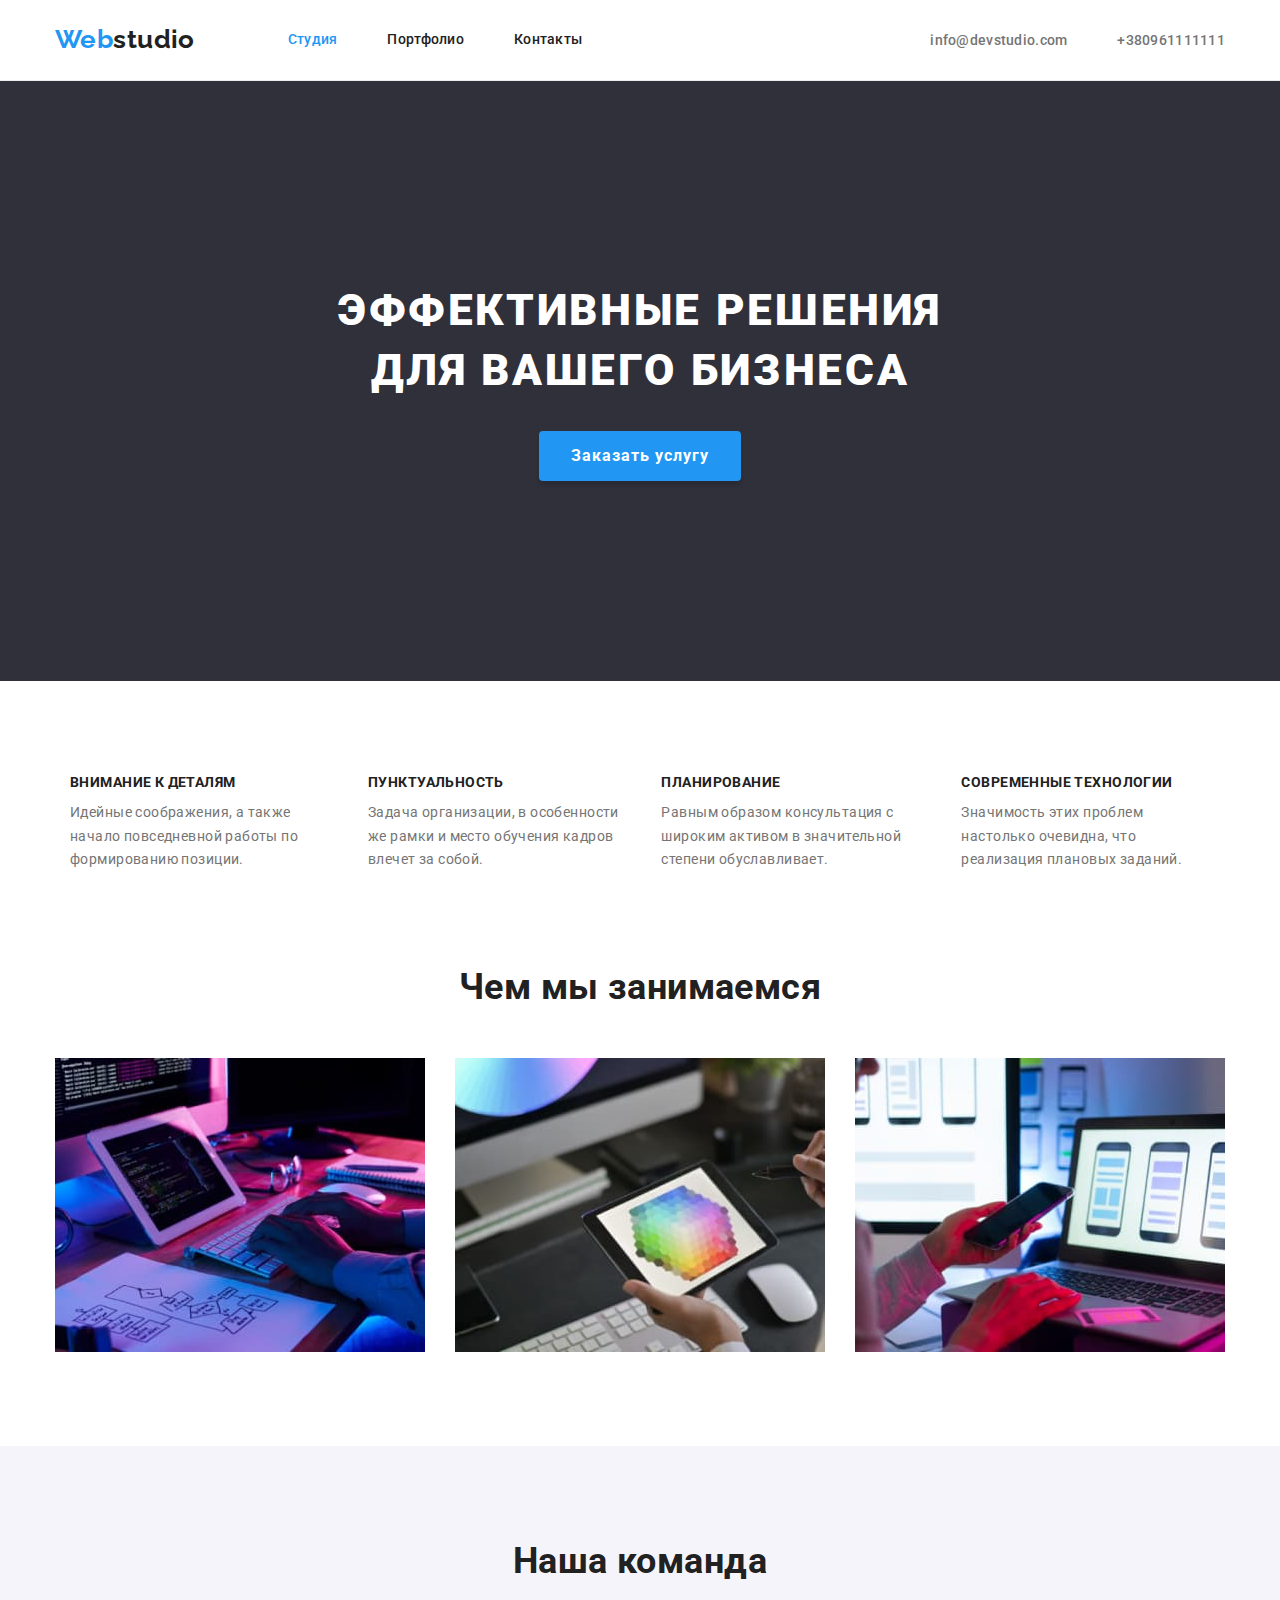
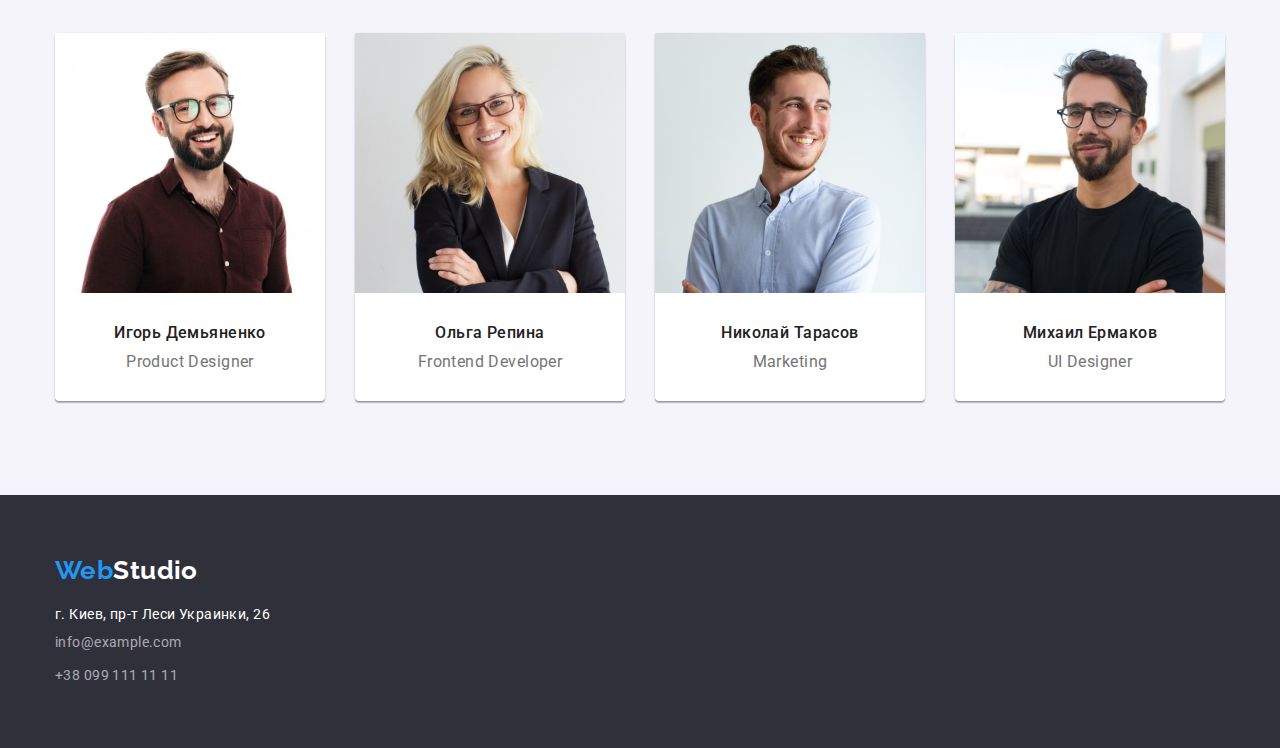
==== index.html @ 1b5a4016 "Initial commit" ====
<!DOCTYPE html>
<html lang="ru">
  <head>
    <meta charset="UTF-8" />
    <meta http-equiv="X-UA-Compatible" content="IE=edge" />
    <meta name="viewport" content="width=device-width, initial-scale=1.0" />
    <link rel="preconnect" href="https://fonts.googleapis.com" />
    <link rel="preconnect" href="https://fonts.gstatic.com" crossorigin />
    <link
      href="https://fonts.googleapis.com/css2?family=Raleway:wght@700&family=Roboto:wght@400;500;700;900&display=swap"
      rel="stylesheet"
    />
    <link
      rel="stylesheet"
      href="https://cdnjs.cloudflare.com/ajax/libs/modern-normalize/1.0.0/modern-normalize.min.css"
    />
    <link rel="stylesheet" href="css/styles.css" />
    <title>Студія</title>
  </head>
  <body>
    <!-- Header -->
    <header class="header">
      <div class="container header-container">
        <!-- header_details -->
        <nav class="header-list">
          <a href="./index.html" class="logo"
            ><span class="logo-accent">Web</span>studio</a
          >
          <ul class="list nav-list">
            <li>
              <a href="./index.html" class="site-nav current">Студия</a>
            </li>
            <li>
              <a href="./portfolio.html" class="site-nav">Портфолио</a>
            </li>
            <li>
              <a href="" class="site-nav">Контакты</a>
            </li>
          </ul>
        </nav>

        <ul class="list contact-list">
          <li>
            <a href="mailto:mailto:info@devstudio.com" class="mail"
              >info@devstudio.com</a
            >
          </li>
          <li>
            <a href="tel:+380961111111" class="telephone">+380961111111</a>
          </li>
        </ul>
      </div>
    </header>

    <!-- main content -->
    <main>
      <!-- order service & button -->
      <section class="order-window">
        <div class="container hero-content">
          <h1 class="title">ЭФФЕКТИВНЫЕ РЕШЕНИЯ ДЛЯ ВАШЕГО БИЗНЕСА</h1>
          <button type="button" class="order-button">
            <span class="order-service">Заказать услугу</span>
          </button>
        </div>
      </section>

      <!-- benefits list -->
      <section class="benefits section">
        <div class="container">
          <h2 class="hidden">Benefits list</h2>
          <ul class="list benefit-list">
            <li class="benefit-card">
              <h3 class="benefit-title">ВНИМАНИЕ К ДЕТАЛЯМ</h3>
              <p class="benefit-description">
                Идейные соображения, а также начало повседневной работы по
                формированию позиции.
              </p>
            </li>

            <li class="benefit-card">
              <h3 class="benefit-title">ПУНКТУАЛЬНОСТЬ</h3>
              <p class="benefit-description">
                Задача организации, в особенности же рамки и место обучения
                кадров влечет за собой.
              </p>
            </li>

            <li class="benefit-card">
              <h3 class="benefit-title">ПЛАНИРОВАНИЕ</h3>
              <p class="benefit-description">
                Равным образом консультация с широким активом в значительной
                степени обуславливает.
              </p>
            </li>

            <li class="benefit-card">
              <h3 class="benefit-title">СОВРЕМЕННЫЕ ТЕХНОЛОГИИ</h3>
              <p class="benefit-description">
                Значимость этих проблем настолько очевидна, что реализация
                плановых заданий.
              </p>
            </li>
          </ul>
        </div>
      </section>

      <!-- our work -->
      <section class="section our-work-block">
        <div class="container">
          <h2 class="our-work-title">Чем мы занимаемся</h2>
          <ul class="list work-list">
            <li class="work-card">
              <img
                class="work-image"
                src="images/whatwedo1.jpg"
                alt="верстка"
                width="370"
                height="294"
              />
            </li>
            <li class="work-card">
              <img
                class="work-image"
                src="images/whatwedo2.jpg"
                alt="мобільні додатки"
                width="370"
                height="294"
              />
            </li>
            <li class="work-card">
              <img
                class="work-image"
                src="images/whatwedo3.jpg"
                alt="дизайн"
                width="370"
                height="294"
              />
            </li>
          </ul>
        </div>
      </section>

      <!-- Team -->
      <section class="team section">
        <div class="container team-content">
          <h2 class="team-title">Наша команда</h2>
          <ul class="list team-list">
            <li class="team-card">
              <img
                class="team-image"
                src="images/Igor.jpg"
                alt="Игорь Демьяненко"
                width="270"
                height="260"
              />
              <h3 class="team-name">Игорь Демьяненко</h3>
              <p class="work-role">Product Designer</p>
            </li>
            <li class="team-card">
              <img
                class="team-image"
                src="images/Olga.jpg"
                alt="Ольга Репина"
                width="270"
                height="260"
              />
              <h3 class="team-name">Ольга Репина</h3>
              <p class="work-role">Frontend Developer</p>
            </li>
            <li class="team-card">
              <img
                class="team-image"
                src="images/Mykola.jpg"
                alt="Николай Тарасов"
                width="270"
                height="260"
              />
              <h3 class="team-name">Николай Тарасов</h3>
              <p class="work-role">Marketing</p>
            </li>
            <li class="team-card">
              <img
                class="team-image"
                src="images/Myha.jpg"
                alt="Михаил Ермаков"
                width="270"
                height="260"
              />
              <h3 class="team-name">Михаил Ермаков</h3>
              <p class="work-role">UI Designer</p>
            </li>
          </ul>
        </div>
      </section>

      <!-- <section class="section">
        <div class="container">
          <h2>Постоянные клиенты</h2>
          <ul>
            <li></li>
            <li></li>
            <li></li>
            <li></li>
            <li></li>
            <li></li>
          </ul>
        </div>
      </section>
    </main> -->

    <!-- Footer -->
    <footer class="footer">
      <div class="container">
        <a href="./index.html" class="logo-footer"
          ><span class="logo-accent">Web</span>Studio</a
        >
        <address>
          <ul class="list">
            <li class="footer-item">
              <a
                class="address-footer"
                href="https://bit.ly/3pXMvUd"
                target="_blank"
                rel="noopener noreferrer"
                >г. Киев, пр-т Леси Украинки, 26</a
              >
            </li>
            <li class="footer-item">
              <a class="link-footer" href="mailto:info@devstudio.com"
                >info@example.com</a
              >
            </li>
            <li class="footer-item">
              <a class="link-footer" href="tel:+380991111111"
                >+38 099 111 11 11</a
              >
            </li>
          </ul>
        </address>
      </div>
    </footer>
  </body>
</html>
---- css/styles.css ----
:root {
    --primary-text-color: #212121;
    --accent-text-color: #2196F3;
    --description-text-color: #757575;
}

body {
    font-family: 'Roboto', sans-serif;
    color: var(--primary-text-color);
    background-color: #FFFFFF;
    font-size: 14px;
    letter-spacing: 0.03em;

}

/* Колір основного тексту #212121 */

/* Колір підписів #757575 */

/* Колір акценту #2196F3 */

/* Колір адреси #FFFFFF */


/* прибрані крапки в списках */
.list {
    list-style: none;
    margin: 0;
    padding: 0;
}

/* приховані заголовки */
.hidden{
    display: none;
}

/* .visually-hidden {
    position: absolute;
    width: 1px;
    height: 1px;
    margin: -1px;
    padding: 0;
    overflow: hidden;
    border: 0;
    clip: rect(0 0 0 0);
} */


/* прибрані відсупи тексту та заголовків */
h1,
h2,
h3,
h4,
h5,
h6,
p{
    margin: 0;
}

.container {
    width: 1200px;
    margin-left: auto;
    margin-right: auto;
    padding-left: 15px;
    padding-right: 15px;
    /* outline: 2px solid tomato; */
}

.section{
        padding-top: 94px;
        padding-bottom: 94px;
}

/* header */
.header{
    border-bottom: 1px solid #ECECEC;
}

.header-container{
    display: flex;
    align-items: center;
}

.header-list{
    display: flex;
}

.logo {
    color: var(--primary-text-color);
    text-decoration: none;
    font-family: 'Raleway', sans-serif;
    font-weight: 700;
    font-size: 26px;
    line-height: 1.19;
    display: block;
    padding: 24px 0;
}

.logo-accent {
    color: var(--accent-text-color);
}

.nav-list{
    display: flex;
    margin-left: 93px;
}

.nav-list li + li{
    margin-left: 50px;
}

.site-nav{
    display: block;
    color: var(--primary-text-color);
    font-weight: 500;
    line-height: 1.14;
    letter-spacing: 0.02em;
    text-decoration: none;
    padding-top: 32px;
    padding-bottom: 32px;
}

/* підсвітка поточної сторінки */
.list .site-nav.current {
    color: var(--accent-text-color);
}

.site-nav:hover,
.site-nav:focus{
    color: var(--accent-text-color);
}

.contact-list{
    display: flex;
    margin-left: auto;
}

.contact-list li + li{
    margin-left: 50px;
}

.mail,
.telephone {
    color: var(--description-text-color);
    font-weight: 500;
    line-height: 1.14;
    letter-spacing: 0.02em;
    text-decoration: none;
}

.mail:hover,
.mail:focus,
.telephone:hover,
.telephone:focus,
.link-footer:hover,
.link-footer:focus{
    color:var(--accent-text-color);
}

/* order section */

.order-window{
    background-color: #2F303A;
}

.hero-content{
    padding-top: 200px;
    padding-bottom: 200px;
    text-align: center;
}

.order-button{
        background: var(--accent-text-color);
        box-shadow: 0px 4px 4px rgba(0, 0, 0, 0.15);
        border-radius: 4px;
        font-family: inherit;

        display: inline-block;
        min-width: 200px;
        height: 50px;
        padding: 10px 32px;
        text-align: center;
        border: 2px transparent;
}
.order-service{
        font-weight: 700;
        font-size: 16px;
        line-height: 1.87;
        display: flex;
        align-items: center;
        text-align: center;
        letter-spacing: 0.06em;
        color: #FFFFFF;
        cursor: pointer;
}

.title{
        margin: 0 auto;
        margin-bottom: 30px;
        max-width: 696px;
        font-weight: 900;
        font-size: 44px;
        line-height: 1.36;
        text-align: center;
        letter-spacing: 0.06em;
        text-transform: uppercase;
        color: #FFFFFF;
}

/* benefits list */

.benefits-container{
    margin: 0 auto;
}

.benefit-list{
    display: flex;
}

.benefit-card{
    max-width: 270px;
    margin: 0 15px;
}

.benefit-title{
    font-size: 14px;
    font-weight: 700;
    line-height: 1.14;
    text-transform: uppercase;
    margin-bottom: 10px;
}

.benefit-description{
        line-height: 1.71;
        color: var(--description-text-color);
        margin-top: 0;
        margin-bottom: 0px;
}


/* Our work */
.our-work-block{
    padding-top: 0;
}

.our-work-title{
        font-weight: 700;
        font-size: 36px;
        line-height: 1.17;
        text-align: center;
        margin-top: 0;
        margin-bottom: 50px;
}
.work-list{
        display: flex;
        margin-left: -15px;
        margin-right: -15px;
}

.work-card{
    margin: 0 15px;
}

.work-image{
    display: block;
    max-width: 100%;
    height: auto;
}

/* Our team */
.team {
    background-color: #F5F4FA;
}


.team-title{
        font-weight: 700;
        font-size: 36px;
        line-height: 1.17;
        text-align: center;
        margin-top: 0;
        margin-bottom: 50px;
}

.team-list{
        display: flex;
        margin-left: -15px;
        margin-right: -15px;
}

.team-card{
    background-color: #FFFFFF;
    max-width: 270px;
    margin: 0 15px;
    box-shadow: 0px 2px 1px rgb(0 0 0 / 20%),
        0px 1px 1px rgb(0 0 0 / 14%),
        0px 1px 3px rgb(0 0 0 / 12%);
    border-radius: 4px;
}

.team-image{
    display: block;
    max-width: 100%;
    height: auto;
}

.team-name{
    font-weight: 500;
    font-size: 16px;
    line-height: 1.19;
    text-align: center;
    margin-top: 30px;
    margin-bottom: 10px;
}

.work-role{
        font-style: normal;
        font-size: 16px;
        line-height: 1.19;
        text-align: center;
        color: var(--description-text-color);
        margin-bottom: 30px;
        
    }

/* portfolio main */

/* buttons */

.buttons-list{
    display: flex;
    justify-content: center;
    margin-bottom: 50px;
}

.product-button{
        background: #F5F4FA;
        border-radius: 4px;
        font-weight: 500;
        font-size: 16px;
        line-height: 1.63;
        text-align: center;
        border: none;
        cursor: pointer;
        font-family: inherit;
        width: auto;
        height: auto;
        padding: 6px 22px;
}

.buttons-list > .product-item + .product-item{
    margin-left: 8px;
}

.product-button:hover,
.product-button:focus {
        font-weight: 500;
        font-size: 16px;
        line-height: 1.63;
        text-align: center;
        color: #FFFFFF;
        background: var(--accent-text-color);
        box-shadow: 0px 3px 1px rgba(0, 0, 0, 0.1), 0px 1px 2px rgba(0, 0, 0, 0.08), 0px 2px 2px rgba(0, 0, 0, 0.12);
        border-radius: 4px;
}

/* projects */

.projects-list{
    display: flex;
    flex-wrap: wrap;
    /* margin-left: -15px;
    margin-right: -15px; */
    /* gap: 30px;
    margin: auto; */
    
}

.project-card{
    flex-basis: calc((100% - 60px) / 3);
    max-width: 370px;
    margin-right: 30px;
    margin-bottom: 30px;
}

.project-card:nth-child(3n){
    margin-right: 0;
}

/* .project-card:nth-child(-n + 3) {
    margin-top: 0;
} */

/* .project-card:nth-child(3n + 3){
    margin-right: 0;
} */

.project-card:nth-last-child(-n + 3) {
    margin-bottom: 0;
}

.project-link{
    text-decoration: none;
    color: var(--primary-text-color);

}

.project-image{
    display: block;
}

.project-text{
    padding: 20px 24px;
    border-left: 1px solid #EEEEEE;
    border-right: 1px solid #EEEEEE;
    border-bottom: 1px solid #EEEEEE;;
}

.project-title{
        font-weight: 700;
        font-size: 18px;
        line-height: 2;
        letter-spacing: 0.06em;
        margin-bottom: 4px;
}

.project-description{
        font-size: 16px;
        line-height: 1.88;
        color: var(--description-text-color);
}

/* footer */
.footer{
    background-color: #2F303A;
    padding: 60px 0;
}



.logo-footer{
        color: #ffffff;
        text-decoration: none;
        font-family: 'Raleway', sans-serif;
        font-weight: 700;
        font-size: 26px;
        line-height: 1.19;
        display: block;
        margin-bottom: 20px;
}
.address-footer{
        line-height: 1.19;
        color: #FFFFFF;
        font-style: normal;
        text-decoration: none;

}
.link-footer{
        line-height: 1.71;
        color: rgba(255, 255, 255, 0.6);
        font-style: normal;
        text-decoration: none;

    
}

.footer-item:not(:last-child){
        margin-bottom: 9px;
}
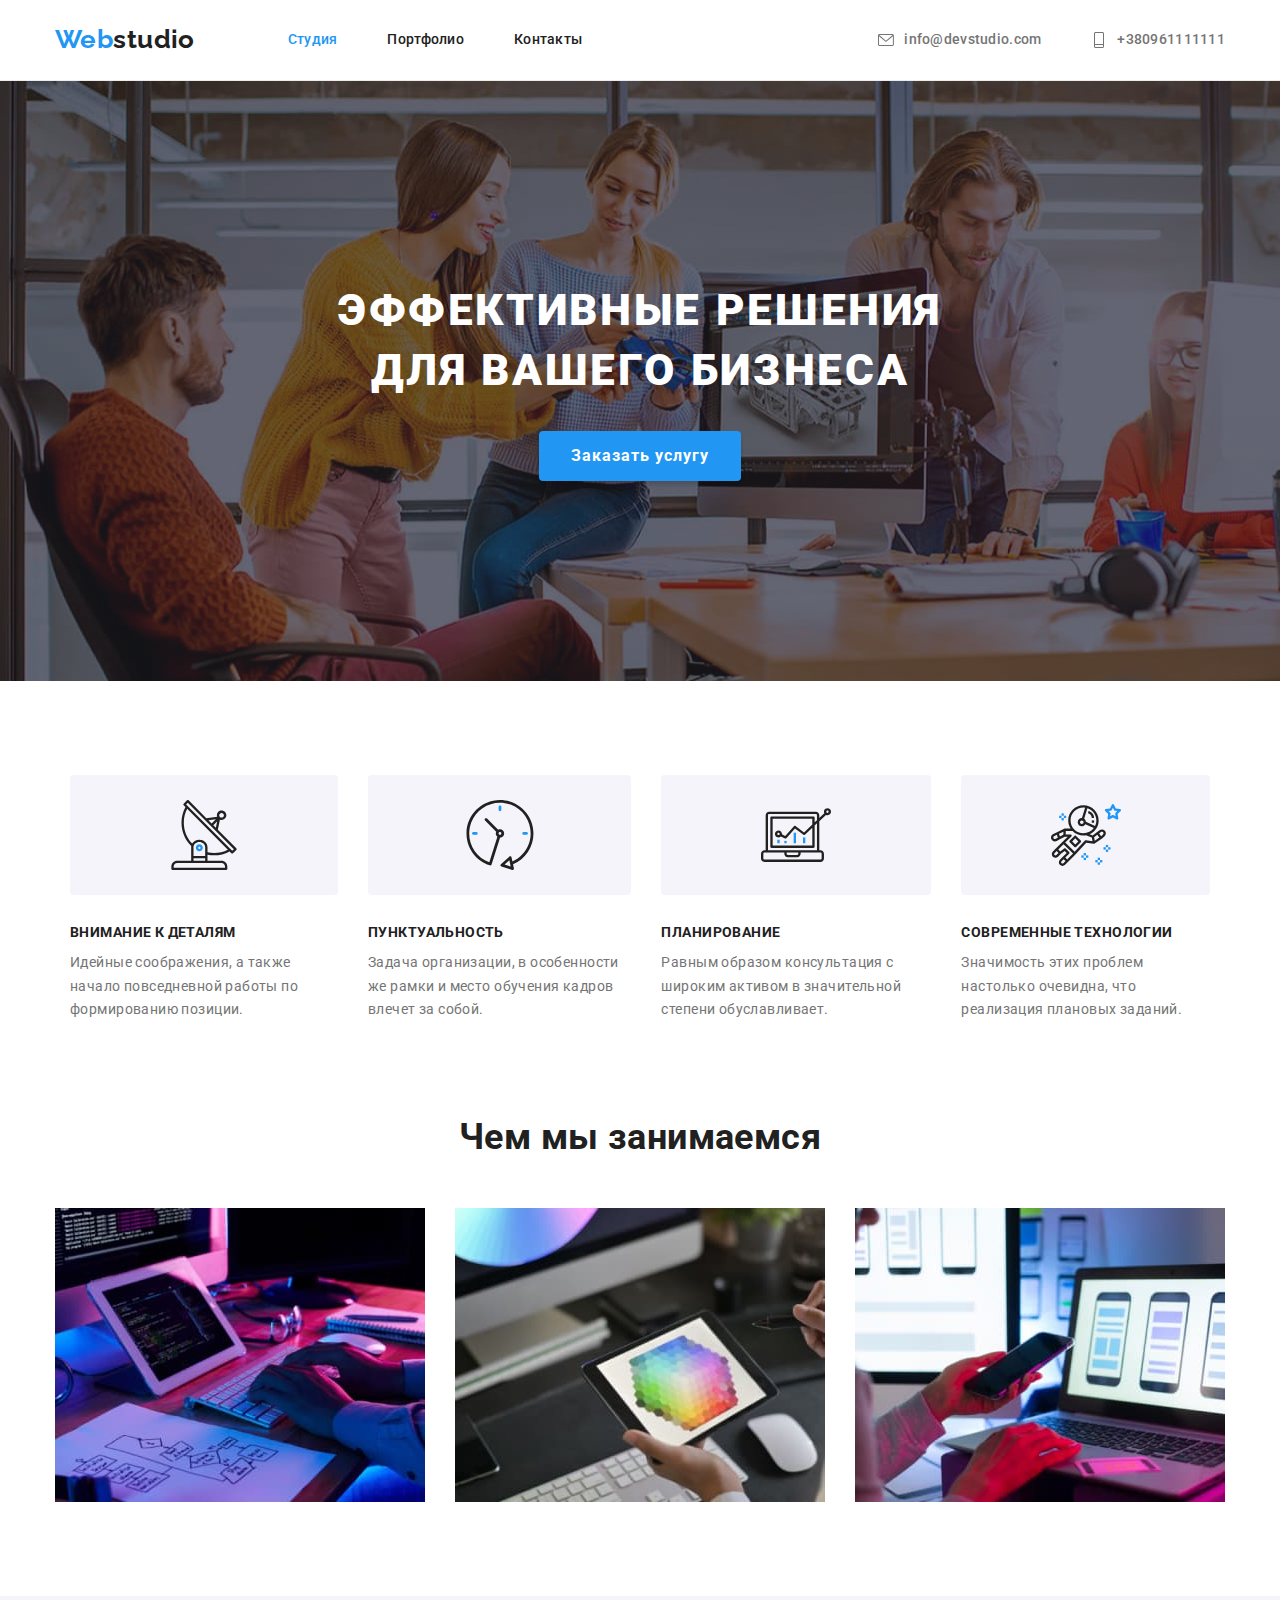
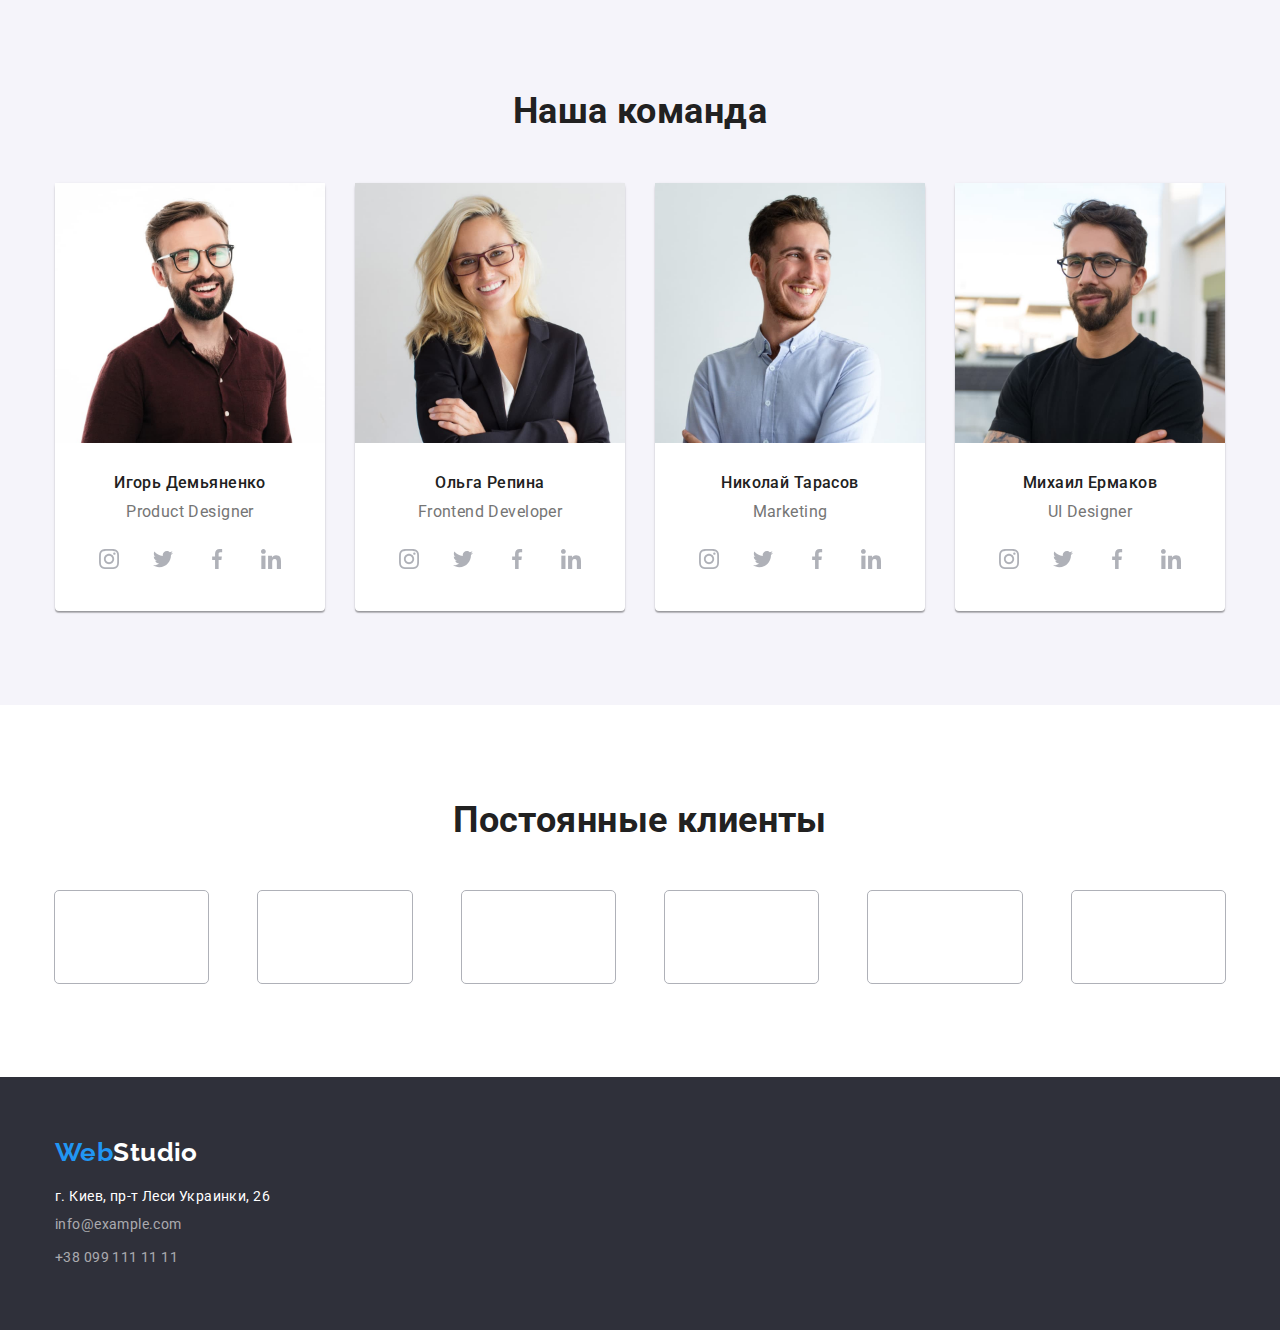
==== commit 02482307: "svg sprite, header, footer, hero done" ====
--- a/index.html
+++ b/index.html
@@ -41,12 +41,20 @@
 
         <ul class="list contact-list">
           <li>
-            <a href="mailto:mailto:info@devstudio.com" class="mail"
-              >info@devstudio.com</a
+            <a class="mail" href="mailto:mailto:info@devstudio.com">
+              <svg class="contact-icon" height="16" width="16">
+                <use href="images/symbol-defs.svg#mail"></use>
+              </svg>
+              <span>info@devstudio.com</span></a
             >
           </li>
           <li>
-            <a href="tel:+380961111111" class="telephone">+380961111111</a>
+            <a class="telephone" href="tel:+380961111111">
+              <svg class="contact-icon" height="16" width="16">
+                <use href="images/symbol-defs.svg#telephone"></use>
+              </svg>
+              <span>+380961111111</span></a
+            >
           </li>
         </ul>
       </div>
@@ -67,38 +75,46 @@
       <!-- benefits list -->
       <section class="benefits section">
         <div class="container">
-          <h2 class="hidden">Benefits list</h2>
+          <h2 class="visually-hidden">Benefits list</h2>
           <ul class="list benefit-list">
-            <li class="benefit-card">
-              <h3 class="benefit-title">ВНИМАНИЕ К ДЕТАЛЯМ</h3>
-              <p class="benefit-description">
-                Идейные соображения, а также начало повседневной работы по
-                формированию позиции.
-              </p>
-            </li>
-
-            <li class="benefit-card">
-              <h3 class="benefit-title">ПУНКТУАЛЬНОСТЬ</h3>
-              <p class="benefit-description">
-                Задача организации, в особенности же рамки и место обучения
-                кадров влечет за собой.
-              </p>
-            </li>
-
-            <li class="benefit-card">
-              <h3 class="benefit-title">ПЛАНИРОВАНИЕ</h3>
-              <p class="benefit-description">
-                Равным образом консультация с широким активом в значительной
-                степени обуславливает.
-              </p>
-            </li>
-
-            <li class="benefit-card">
-              <h3 class="benefit-title">СОВРЕМЕННЫЕ ТЕХНОЛОГИИ</h3>
-              <p class="benefit-description">
-                Значимость этих проблем настолько очевидна, что реализация
-                плановых заданий.
-              </p>
+            <li class="benefit-card benefit-card-icon benefit-antenna">
+              <div class="benefit-container">
+                <h3 class="benefit-title">ВНИМАНИЕ К ДЕТАЛЯМ</h3>
+                <p class="benefit-description">
+                  Идейные соображения, а также начало повседневной работы по
+                  формированию позиции.
+                </p>
+              </div>
+            </li>
+
+            <li class="benefit-card benefit-card-icon benefit-clock">
+              <div class="benefit-container">
+                <h3 class="benefit-title">ПУНКТУАЛЬНОСТЬ</h3>
+                <p class="benefit-description">
+                  Задача организации, в особенности же рамки и место обучения
+                  кадров влечет за собой.
+                </p>
+              </div>
+            </li>
+
+            <li class="benefit-card benefit-card-icon benefit-diagram">
+              <div class="benefit-container">
+                <h3 class="benefit-title">ПЛАНИРОВАНИЕ</h3>
+                <p class="benefit-description">
+                  Равным образом консультация с широким активом в значительной
+                  степени обуславливает.
+                </p>
+              </div>
+            </li>
+
+            <li class="benefit-card benefit-card-icon benefit-astronaut">
+              <div class="benefit-container">
+                <h3 class="benefit-title">СОВРЕМЕННЫЕ ТЕХНОЛОГИИ</h3>
+                <p class="benefit-description">
+                  Значимость этих проблем настолько очевидна, что реализация
+                  плановых заданий.
+                </p>
+              </div>
             </li>
           </ul>
         </div>
@@ -155,6 +171,32 @@
               />
               <h3 class="team-name">Игорь Демьяненко</h3>
               <p class="work-role">Product Designer</p>
+              <ul class="list social">
+                <li class="social-item">
+                  <a class="social-link" href=""
+                    ><svg class="team-icon">
+                      <use href="images/symbol-defs.svg#instagram"></use></svg
+                  ></a>
+                </li>
+                <li class="social-item">
+                  <a class="social-link" href=""
+                    ><svg class="team-icon">
+                      <use href="images/symbol-defs.svg#twitter"></use></svg
+                  ></a>
+                </li>
+                <li class="social-item">
+                  <a class="social-link" href=""
+                    ><svg class="team-icon">
+                      <use href="images/symbol-defs.svg#facebook"></use></svg
+                  ></a>
+                </li>
+                <li class="social-item">
+                  <a class="social-link" href=""
+                    ><svg class="team-icon">
+                      <use href="images/symbol-defs.svg#linkedin-1"></use></svg
+                  ></a>
+                </li>
+              </ul>
             </li>
             <li class="team-card">
               <img
@@ -166,6 +208,32 @@
               />
               <h3 class="team-name">Ольга Репина</h3>
               <p class="work-role">Frontend Developer</p>
+              <ul class="list social">
+                <li class="social-item">
+                  <a class="social-link" href=""
+                    ><svg class="team-icon">
+                      <use href="images/symbol-defs.svg#instagram"></use></svg
+                  ></a>
+                </li>
+                <li class="social-item">
+                  <a class="social-link" href=""
+                    ><svg class="team-icon">
+                      <use href="images/symbol-defs.svg#twitter"></use></svg
+                  ></a>
+                </li>
+                <li class="social-item">
+                  <a class="social-link" href=""
+                    ><svg class="team-icon">
+                      <use href="images/symbol-defs.svg#facebook"></use></svg
+                  ></a>
+                </li>
+                <li class="social-item">
+                  <a class="social-link" href=""
+                    ><svg class="team-icon">
+                      <use href="images/symbol-defs.svg#linkedin-1"></use></svg
+                  ></a>
+                </li>
+              </ul>
             </li>
             <li class="team-card">
               <img
@@ -177,6 +245,32 @@
               />
               <h3 class="team-name">Николай Тарасов</h3>
               <p class="work-role">Marketing</p>
+              <ul class="list social">
+                <li class="social-item">
+                  <a class="social-link" href=""
+                    ><svg class="team-icon">
+                      <use href="images/symbol-defs.svg#instagram"></use></svg
+                  ></a>
+                </li>
+                <li class="social-item">
+                  <a class="social-link" href=""
+                    ><svg class="team-icon">
+                      <use href="images/symbol-defs.svg#twitter"></use></svg
+                  ></a>
+                </li>
+                <li class="social-item">
+                  <a class="social-link" href=""
+                    ><svg class="team-icon">
+                      <use href="images/symbol-defs.svg#facebook"></use></svg
+                  ></a>
+                </li>
+                <li class="social-item">
+                  <a class="social-link" href=""
+                    ><svg class="team-icon">
+                      <use href="images/symbol-defs.svg#linkedin-1"></use></svg
+                  ></a>
+                </li>
+              </ul>
             </li>
             <li class="team-card">
               <img
@@ -188,25 +282,51 @@
               />
               <h3 class="team-name">Михаил Ермаков</h3>
               <p class="work-role">UI Designer</p>
-            </li>
-          </ul>
-        </div>
-      </section>
-
-      <!-- <section class="section">
+              <ul class="list social">
+                <li class="social-item">
+                  <a class="social-link" href=""
+                    ><svg class="team-icon">
+                      <use href="images/symbol-defs.svg#instagram"></use></svg
+                  ></a>
+                </li>
+                <li class="social-item">
+                  <a class="social-link" href=""
+                    ><svg class="team-icon">
+                      <use href="images/symbol-defs.svg#twitter"></use></svg
+                  ></a>
+                </li>
+                <li class="social-item">
+                  <a class="social-link" href=""
+                    ><svg class="team-icon">
+                      <use href="images/symbol-defs.svg#facebook"></use></svg
+                  ></a>
+                </li>
+                <li class="social-item">
+                  <a class="social-link" href=""
+                    ><svg class="team-icon">
+                      <use href="images/symbol-defs.svg#linkedin-1"></use></svg
+                  ></a>
+                </li>
+              </ul>
+            </li>
+          </ul>
+        </div>
+      </section>
+
+      <section class="section">
         <div class="container">
-          <h2>Постоянные клиенты</h2>
-          <ul>
-            <li></li>
-            <li></li>
-            <li></li>
-            <li></li>
-            <li></li>
-            <li></li>
-          </ul>
-        </div>
-      </section>
-    </main> -->
+          <h2 class="clients-title">Постоянные клиенты</h2>
+          <ul class="list clients-list">
+            <li class="client"></li>
+            <li class="client"></li>
+            <li class="client"></li>
+            <li class="client"></li>
+            <li class="client"></li>
+            <li class="client"></li>
+          </ul>
+        </div>
+      </section>
+    </main>
 
     <!-- Footer -->
     <footer class="footer">
--- a/css/styles.css
+++ b/css/styles.css
@@ -30,11 +30,11 @@
 }
 
 /* приховані заголовки */
-.hidden{
+/* .hidden{
     display: none;
-}
-
-/* .visually-hidden {
+} */
+
+.visually-hidden {
     position: absolute;
     width: 1px;
     height: 1px;
@@ -43,7 +43,7 @@
     overflow: hidden;
     border: 0;
     clip: rect(0 0 0 0);
-} */
+}
 
 
 /* прибрані відсупи тексту та заголовків */
@@ -146,6 +146,12 @@
     line-height: 1.14;
     letter-spacing: 0.02em;
     text-decoration: none;
+    display: flex;    
+}
+
+.contact-icon{
+    fill: var(--description-text-color);
+    margin-right: 10px;
 }
 
 .mail:hover,
@@ -153,13 +159,17 @@
 .telephone:hover,
 .telephone:focus,
 .link-footer:hover,
-.link-footer:focus{
+.link-footer:focus,
+.contact-icon:hover,
+.contact-icon:focus{
+    fill: var(--accent-text-color);
     color:var(--accent-text-color);
 }
 
 /* order section */
 
 .order-window{
+    background-image: linear-gradient(rgba(47, 48, 58, 0.4),rgba(47, 48, 58, 0.4)), url(../images/hero-image.jpg);
     background-color: #2F303A;
 }
 
@@ -209,9 +219,55 @@
 
 /* benefits list */
 
-.benefits-container{
-    margin: 0 auto;
-}
+/* .benefit-container{
+    margin-top: 30px;
+} */
+
+.benefit-card-icon::before {
+    display: block;
+    height: 120px;
+    background-repeat: no-repeat;
+    background-position: center;
+    background-color: #F5F4FA;
+    border-radius: 4px;
+    margin-bottom: 30px;
+    content: "";
+    
+}
+.benefit-antenna::before{
+    content: "";
+    background-image: url(../images/antenna-1.svg);
+    background-size: 70px;
+}
+
+.benefit-clock::before {
+    content: "";
+    background-image: url(../images/clock-1.svg);
+    background-size: 70px;
+}
+
+.benefit-diagram::before {
+    content: "";
+    background-image: url(../images/diagram-1.svg);
+    background-size: 70px;
+}
+
+.benefit-astronaut::before {
+    content: "";
+    background-image: url(../images/astronaut-1.svg);
+    background-size: 70px;
+}
+
+/* .benefit-container::before{
+        content: "";
+        display: block;
+        height: 120px;
+        background-repeat: no-repeat;
+        background-position: center;
+        background-color: #F5F4FA;
+        border-radius: 4px;
+        margin-bottom: 30px;
+} */
 
 .benefit-list{
     display: flex;
@@ -319,9 +375,69 @@
         line-height: 1.19;
         text-align: center;
         color: var(--description-text-color);
-        margin-bottom: 30px;
-        
+        margin-bottom: 16px;
     }
+
+.social{
+    display: flex;
+    max-width: 206px;
+    height: 44px;
+    margin-bottom: 30px;
+    margin-left: auto;
+    margin-right: auto;
+}
+
+.social-link{
+    display: flex;
+    justify-content: center;
+    align-items: center;
+    width: 44px;
+    height: 44px;
+    border-radius: 50px;
+    color: #FFFFFF;
+}
+
+.social-item + .social-item{
+    margin-left: 10px;
+}
+
+.team-icon{
+    /* fill: currentColor; */
+    width: 20px;
+    height: 20px;
+}
+
+.social-link:hover,
+.social-link:focus {
+    background-color: var(--accent-text-color);
+    color: #FFFFFF);
+}
+
+/* Our clients */
+
+.clients-title{
+        font-weight: 700;
+        font-size: 36px;
+        line-height: 1.17;
+        text-align: center;
+        margin-top: 0;
+        margin-bottom: 50px;
+}
+.clients-list{
+        display: flex;
+        }
+.client{
+    flex-basis: calc((100% - 150px) / 6);
+    max-width: 170px;
+    height: 92px;
+    outline: 1px solid #AFB1B8;
+    border-radius: 4px;
+}
+
+.clients-list> .client + .client{
+    margin-left: 50px;
+}
+
 
 /* portfolio main */
 
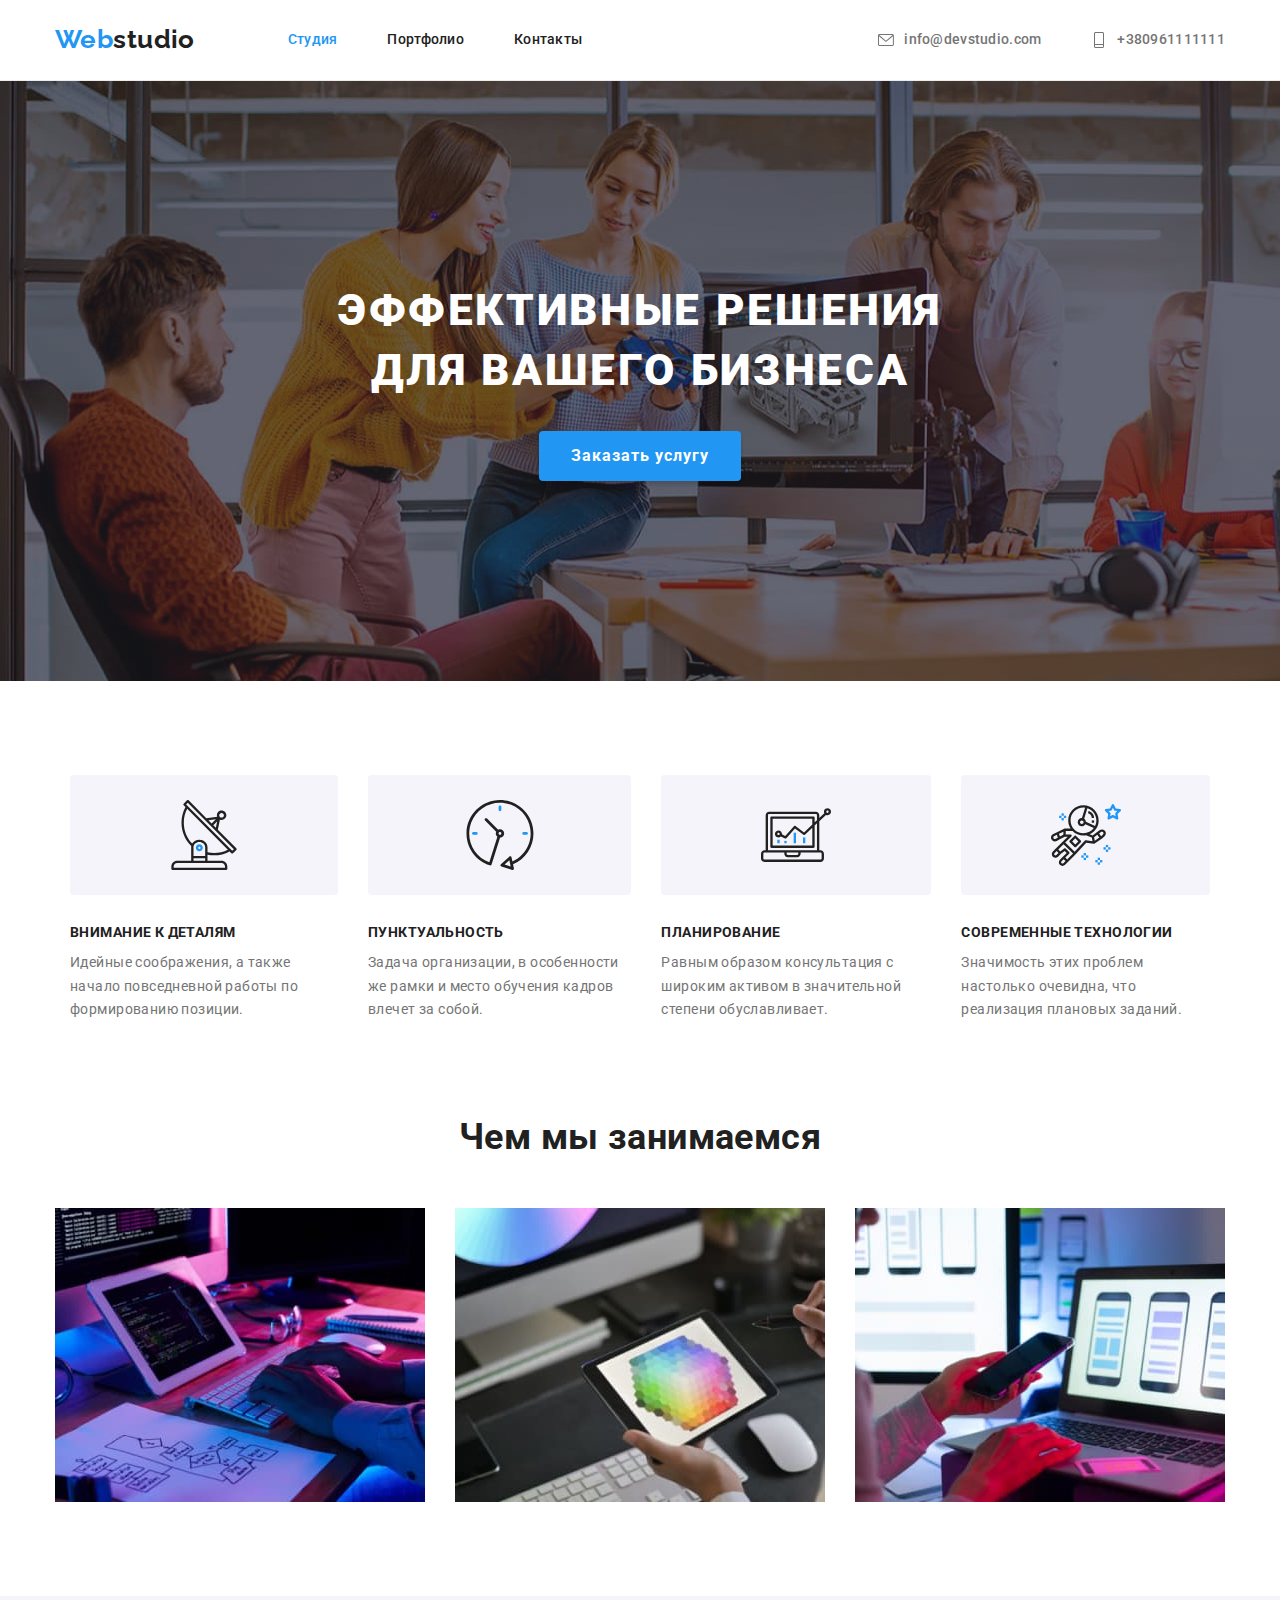
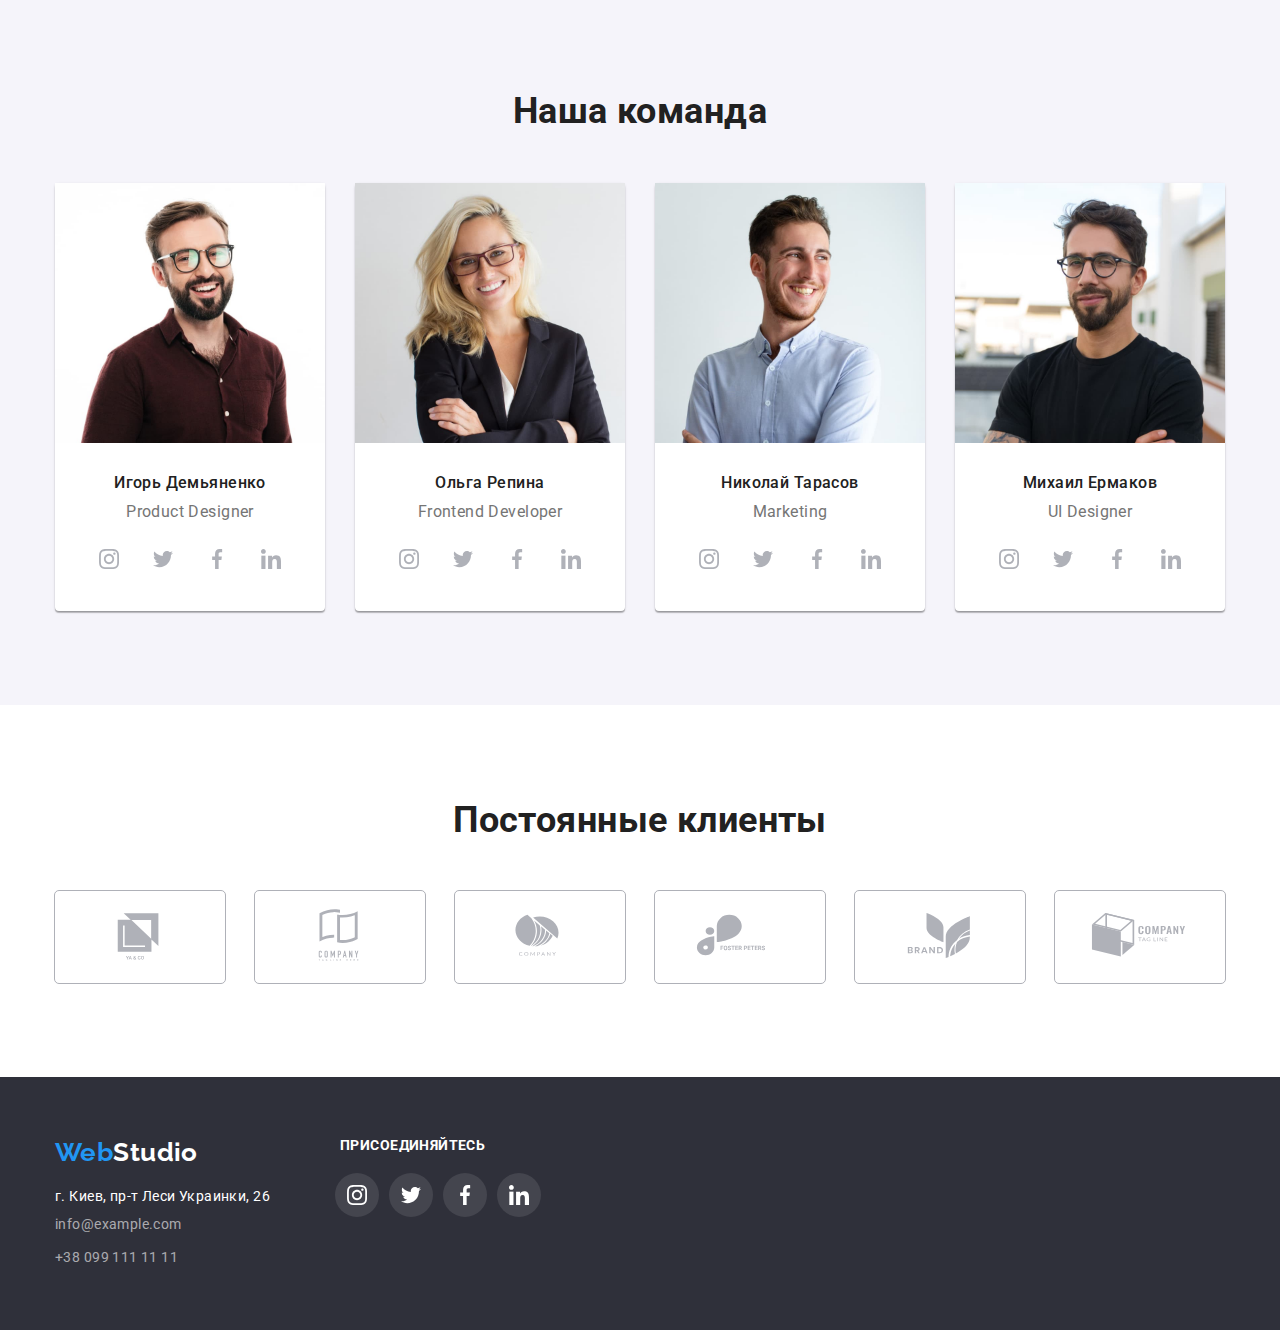
==== commit f26f7cd2: "clients & footer" ====
--- a/index.html
+++ b/index.html
@@ -317,12 +317,42 @@
         <div class="container">
           <h2 class="clients-title">Постоянные клиенты</h2>
           <ul class="list clients-list">
-            <li class="client"></li>
-            <li class="client"></li>
-            <li class="client"></li>
-            <li class="client"></li>
-            <li class="client"></li>
-            <li class="client"></li>
+            <li class="client">
+              <a class="client-link" href="">
+                <svg class="client-icon">
+                  <use href="images/symbol-defs.svg#Logo"></use></svg
+              ></a>
+            </li>
+            <li class="client">
+              <a class="client-link" href="">
+                <svg class="client-icon">
+                  <use href="images/symbol-defs.svg#Logo-1"></use></svg
+              ></a>
+            </li>
+            <li class="client">
+              <a class="client-link" href="">
+                <svg class="client-icon">
+                  <use href="images/symbol-defs.svg#Logo-2"></use></svg
+              ></a>
+            </li>
+            <li class="client">
+              <a class="client-link" href="">
+                <svg class="client-icon">
+                  <use href="images/symbol-defs.svg#Logo-3"></use></svg
+              ></a>
+            </li>
+            <li class="client">
+              <a class="client-link" href="">
+                <svg class="client-icon">
+                  <use href="images/symbol-defs.svg#Logo-4"></use></svg
+              ></a>
+            </li>
+            <li class="client">
+              <a class="client-link" href="">
+                <svg class="client-icon" width="94px" height="64px">
+                  <use href="images/symbol-defs.svg#Logo-5"></use></svg
+              ></a>
+            </li>
           </ul>
         </div>
       </section>
@@ -330,33 +360,64 @@
 
     <!-- Footer -->
     <footer class="footer">
-      <div class="container">
-        <a href="./index.html" class="logo-footer"
-          ><span class="logo-accent">Web</span>Studio</a
-        >
-        <address>
-          <ul class="list">
-            <li class="footer-item">
-              <a
-                class="address-footer"
-                href="https://bit.ly/3pXMvUd"
-                target="_blank"
-                rel="noopener noreferrer"
-                >г. Киев, пр-т Леси Украинки, 26</a
-              >
-            </li>
-            <li class="footer-item">
-              <a class="link-footer" href="mailto:info@devstudio.com"
-                >info@example.com</a
-              >
-            </li>
-            <li class="footer-item">
-              <a class="link-footer" href="tel:+380991111111"
-                >+38 099 111 11 11</a
-              >
-            </li>
-          </ul>
-        </address>
+      <div class="container footer-block">
+        <div>
+          <a href="./index.html" class="logo-footer"
+            ><span class="logo-accent">Web</span>Studio</a
+          >
+          <address>
+            <ul class="list">
+              <li class="footer-item">
+                <a
+                  class="address-footer"
+                  href="https://bit.ly/3pXMvUd"
+                  target="_blank"
+                  rel="noopener noreferrer"
+                  >г. Киев, пр-т Леси Украинки, 26</a
+                >
+              </li>
+              <li class="footer-item">
+                <a class="link-footer" href="mailto:info@devstudio.com"
+                  >info@example.com</a
+                >
+              </li>
+              <li class="footer-item">
+                <a class="link-footer" href="tel:+380991111111"
+                  >+38 099 111 11 11</a
+                >
+              </li>
+            </ul>
+          </address>
+        </div>
+        <div class="footer-connect">
+          <h2 class="footer-connect-text">ПРИСОЕДИНЯЙТЕСЬ</h2>
+          <ul class="list social-footer">
+            <li class="social-item">
+              <a class="social-link-footer" href=""
+                ><svg class="footer-icon">
+                  <use href="images/symbol-defs.svg#instagram"></use></svg
+              ></a>
+            </li>
+            <li class="social-item">
+              <a class="social-link-footer" href=""
+                ><svg class="footer-icon">
+                  <use href="images/symbol-defs.svg#twitter"></use></svg
+              ></a>
+            </li>
+            <li class="social-item">
+              <a class="social-link-footer" href=""
+                ><svg class="footer-icon">
+                  <use href="images/symbol-defs.svg#facebook"></use></svg
+              ></a>
+            </li>
+            <li class="social-item">
+              <a class="social-link-footer" href=""
+                ><svg class="footer-icon">
+                  <use href="images/symbol-defs.svg#linkedin-1"></use></svg
+              ></a>
+            </li>
+          </ul>
+        </div>
       </div>
     </footer>
   </body>
--- a/css/styles.css
+++ b/css/styles.css
@@ -2,6 +2,8 @@
     --primary-text-color: #212121;
     --accent-text-color: #2196F3;
     --description-text-color: #757575;
+    --main-icon-color: #AFB1B8;
+    --secondary-icon-color: #ffffff;
 }
 
 body {
@@ -394,7 +396,8 @@
     width: 44px;
     height: 44px;
     border-radius: 50px;
-    color: #FFFFFF;
+    color: var(--main-icon-color);
+
 }
 
 .social-item + .social-item{
@@ -402,7 +405,7 @@
 }
 
 .team-icon{
-    /* fill: currentColor; */
+    fill: currentColor;
     width: 20px;
     height: 20px;
 }
@@ -410,7 +413,7 @@
 .social-link:hover,
 .social-link:focus {
     background-color: var(--accent-text-color);
-    color: #FFFFFF);
+    color: var(--secondary-icon-color);
 }
 
 /* Our clients */
@@ -426,16 +429,44 @@
 .clients-list{
         display: flex;
         }
+
 .client{
     flex-basis: calc((100% - 150px) / 6);
     max-width: 170px;
     height: 92px;
-    outline: 1px solid #AFB1B8;
+    outline: 1px solid var(--main-icon-color);
     border-radius: 4px;
 }
 
+.client:hover,
+.client:focus{
+    outline: 1px solid var(--accent-text-color);
+}
+
 .clients-list> .client + .client{
-    margin-left: 50px;
+    margin-left: 30px;
+}
+
+.client-link{
+    display: flex;
+    justify-content: center;
+    align-items: center;
+    align-items: center;
+    width: 168px;
+    height: 90px;
+    /* fill: var(--main-icon-color); */
+   
+}
+
+.client-icon{
+    width: 106px;
+    height: 60px;
+    fill: var(--main-icon-color);
+}
+
+.client-icon:hover,
+.client-icon:focus{
+    fill: var(--accent-text-color);
 }
 
 
@@ -582,4 +613,60 @@
 
 .footer-item:not(:last-child){
         margin-bottom: 9px;
+}
+
+.footer-block{
+    display: flex;
+    
+}
+
+.footer-connect{
+    /* display: flex; */
+    /* align-content: baseline; */
+    max-width: 206px;
+    margin-left: 70px;
+}
+
+.footer-connect-text{
+        color: #FFFFFF;
+        font-weight: 700;
+        font-size: 14px;
+        line-height: 1.17;
+        margin-top: 0;
+        margin-bottom: 20px;
+}
+
+.social-footer {
+    display: flex;
+    max-width: 206px;
+    height: 44px;
+    margin: 0 -5px;
+}
+
+.social-link-footer {
+    display: flex;
+    justify-content: center;
+    align-items: center;
+    width: 44px;
+    height: 44px;
+    border-radius: 50px;
+    /* color: #FFFFFF; */
+    background-color: rgba(255, 255, 255, 0.1);
+
+}
+
+.social-item+.social-item {
+    margin-left: 10px;
+}
+
+.footer-icon {
+    fill: var(--secondary-icon-color);
+    width: 20px;
+    height: 20px;
+}
+
+.social-link-footer:hover,
+.social-link-footer:focus {
+    background-color: var(--accent-text-color);
+    /* color: var(--secondary-icon-color); */
 }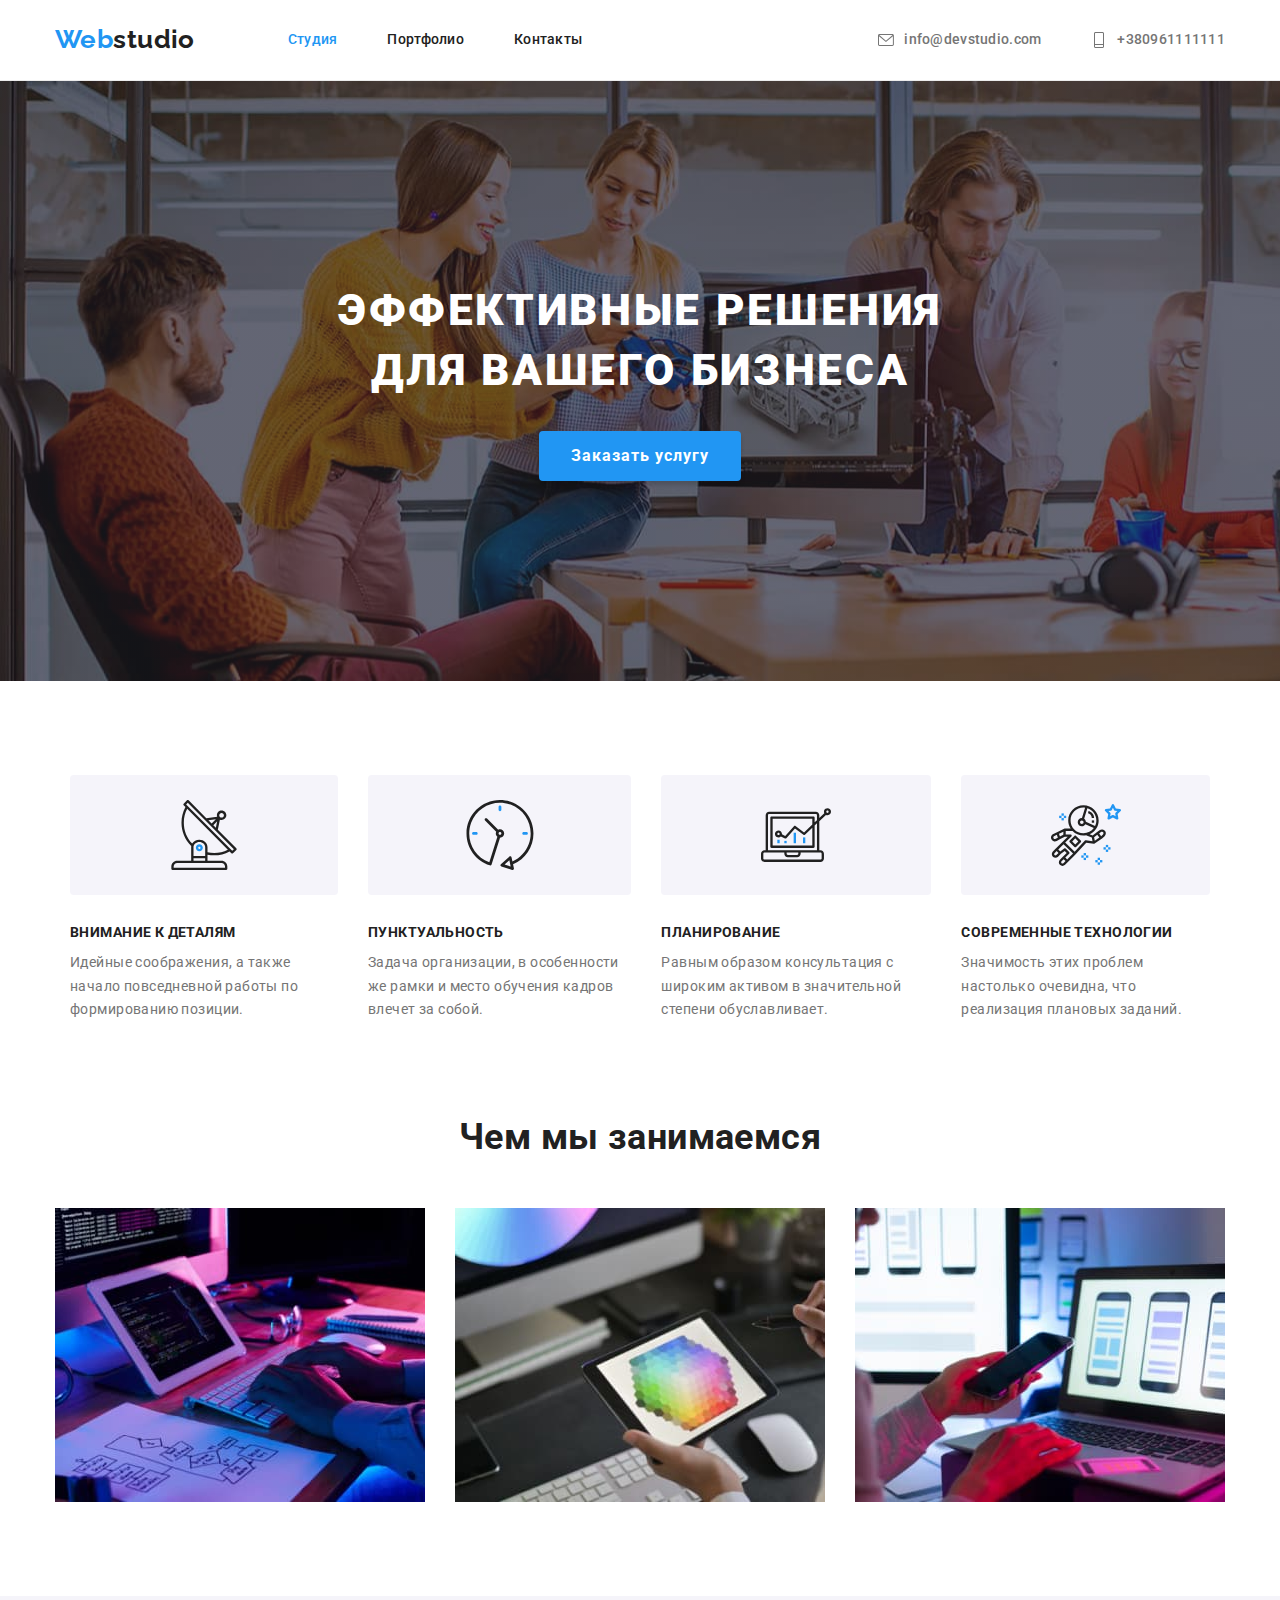
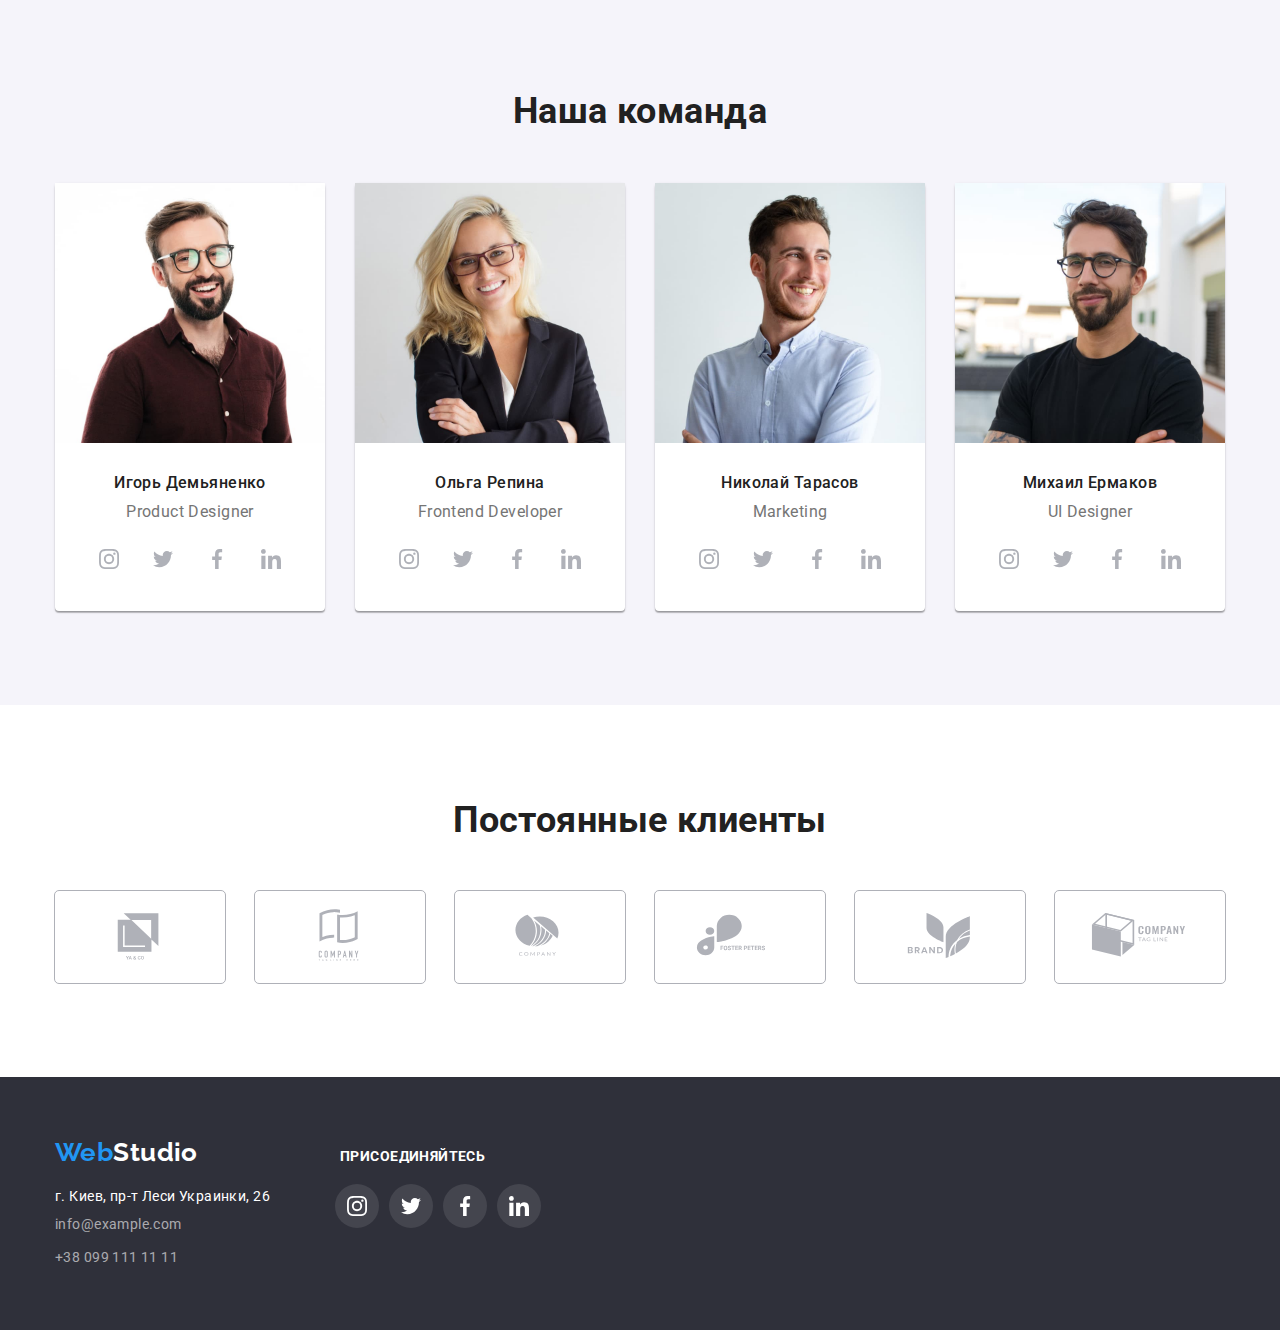
==== commit b39afe89: "icons optimized, icons.svg" ====
--- a/index.html
+++ b/index.html
@@ -43,7 +43,7 @@
           <li>
             <a class="mail" href="mailto:mailto:info@devstudio.com">
               <svg class="contact-icon" height="16" width="16">
-                <use href="images/symbol-defs.svg#mail"></use>
+                <use href="images/icons.svg#mail"></use>
               </svg>
               <span>info@devstudio.com</span></a
             >
@@ -51,7 +51,7 @@
           <li>
             <a class="telephone" href="tel:+380961111111">
               <svg class="contact-icon" height="16" width="16">
-                <use href="images/symbol-defs.svg#telephone"></use>
+                <use href="images/icons.svg#telephone"></use>
               </svg>
               <span>+380961111111</span></a
             >
@@ -175,25 +175,25 @@
                 <li class="social-item">
                   <a class="social-link" href=""
                     ><svg class="team-icon">
-                      <use href="images/symbol-defs.svg#instagram"></use></svg
-                  ></a>
-                </li>
-                <li class="social-item">
-                  <a class="social-link" href=""
-                    ><svg class="team-icon">
-                      <use href="images/symbol-defs.svg#twitter"></use></svg
-                  ></a>
-                </li>
-                <li class="social-item">
-                  <a class="social-link" href=""
-                    ><svg class="team-icon">
-                      <use href="images/symbol-defs.svg#facebook"></use></svg
-                  ></a>
-                </li>
-                <li class="social-item">
-                  <a class="social-link" href=""
-                    ><svg class="team-icon">
-                      <use href="images/symbol-defs.svg#linkedin-1"></use></svg
+                      <use href="images/icons.svg#instagram"></use></svg
+                  ></a>
+                </li>
+                <li class="social-item">
+                  <a class="social-link" href=""
+                    ><svg class="team-icon">
+                      <use href="images/icons.svg#twitter"></use></svg
+                  ></a>
+                </li>
+                <li class="social-item">
+                  <a class="social-link" href=""
+                    ><svg class="team-icon">
+                      <use href="images/icons.svg#facebook"></use></svg
+                  ></a>
+                </li>
+                <li class="social-item">
+                  <a class="social-link" href=""
+                    ><svg class="team-icon">
+                      <use href="images/icons.svg#linkedin-1"></use></svg
                   ></a>
                 </li>
               </ul>
@@ -212,25 +212,25 @@
                 <li class="social-item">
                   <a class="social-link" href=""
                     ><svg class="team-icon">
-                      <use href="images/symbol-defs.svg#instagram"></use></svg
-                  ></a>
-                </li>
-                <li class="social-item">
-                  <a class="social-link" href=""
-                    ><svg class="team-icon">
-                      <use href="images/symbol-defs.svg#twitter"></use></svg
-                  ></a>
-                </li>
-                <li class="social-item">
-                  <a class="social-link" href=""
-                    ><svg class="team-icon">
-                      <use href="images/symbol-defs.svg#facebook"></use></svg
-                  ></a>
-                </li>
-                <li class="social-item">
-                  <a class="social-link" href=""
-                    ><svg class="team-icon">
-                      <use href="images/symbol-defs.svg#linkedin-1"></use></svg
+                      <use href="images/icons.svg#instagram"></use></svg
+                  ></a>
+                </li>
+                <li class="social-item">
+                  <a class="social-link" href=""
+                    ><svg class="team-icon">
+                      <use href="images/icons.svg#twitter"></use></svg
+                  ></a>
+                </li>
+                <li class="social-item">
+                  <a class="social-link" href=""
+                    ><svg class="team-icon">
+                      <use href="images/icons.svg#facebook"></use></svg
+                  ></a>
+                </li>
+                <li class="social-item">
+                  <a class="social-link" href=""
+                    ><svg class="team-icon">
+                      <use href="images/icons.svg#linkedin-1"></use></svg
                   ></a>
                 </li>
               </ul>
@@ -249,25 +249,25 @@
                 <li class="social-item">
                   <a class="social-link" href=""
                     ><svg class="team-icon">
-                      <use href="images/symbol-defs.svg#instagram"></use></svg
-                  ></a>
-                </li>
-                <li class="social-item">
-                  <a class="social-link" href=""
-                    ><svg class="team-icon">
-                      <use href="images/symbol-defs.svg#twitter"></use></svg
-                  ></a>
-                </li>
-                <li class="social-item">
-                  <a class="social-link" href=""
-                    ><svg class="team-icon">
-                      <use href="images/symbol-defs.svg#facebook"></use></svg
-                  ></a>
-                </li>
-                <li class="social-item">
-                  <a class="social-link" href=""
-                    ><svg class="team-icon">
-                      <use href="images/symbol-defs.svg#linkedin-1"></use></svg
+                      <use href="images/icons.svg#instagram"></use></svg
+                  ></a>
+                </li>
+                <li class="social-item">
+                  <a class="social-link" href=""
+                    ><svg class="team-icon">
+                      <use href="images/icons.svg#twitter"></use></svg
+                  ></a>
+                </li>
+                <li class="social-item">
+                  <a class="social-link" href=""
+                    ><svg class="team-icon">
+                      <use href="images/icons.svg#facebook"></use></svg
+                  ></a>
+                </li>
+                <li class="social-item">
+                  <a class="social-link" href=""
+                    ><svg class="team-icon">
+                      <use href="images/icons.svg#linkedin-1"></use></svg
                   ></a>
                 </li>
               </ul>
@@ -286,25 +286,25 @@
                 <li class="social-item">
                   <a class="social-link" href=""
                     ><svg class="team-icon">
-                      <use href="images/symbol-defs.svg#instagram"></use></svg
-                  ></a>
-                </li>
-                <li class="social-item">
-                  <a class="social-link" href=""
-                    ><svg class="team-icon">
-                      <use href="images/symbol-defs.svg#twitter"></use></svg
-                  ></a>
-                </li>
-                <li class="social-item">
-                  <a class="social-link" href=""
-                    ><svg class="team-icon">
-                      <use href="images/symbol-defs.svg#facebook"></use></svg
-                  ></a>
-                </li>
-                <li class="social-item">
-                  <a class="social-link" href=""
-                    ><svg class="team-icon">
-                      <use href="images/symbol-defs.svg#linkedin-1"></use></svg
+                      <use href="images/icons.svg#instagram"></use></svg
+                  ></a>
+                </li>
+                <li class="social-item">
+                  <a class="social-link" href=""
+                    ><svg class="team-icon">
+                      <use href="images/icons.svg#twitter"></use></svg
+                  ></a>
+                </li>
+                <li class="social-item">
+                  <a class="social-link" href=""
+                    ><svg class="team-icon">
+                      <use href="images/icons.svg#facebook"></use></svg
+                  ></a>
+                </li>
+                <li class="social-item">
+                  <a class="social-link" href=""
+                    ><svg class="team-icon">
+                      <use href="images/icons.svg#linkedin-1"></use></svg
                   ></a>
                 </li>
               </ul>
@@ -320,37 +320,37 @@
             <li class="client">
               <a class="client-link" href="">
                 <svg class="client-icon">
-                  <use href="images/symbol-defs.svg#Logo"></use></svg
+                  <use href="images/icons.svg#Logo"></use></svg
               ></a>
             </li>
             <li class="client">
               <a class="client-link" href="">
                 <svg class="client-icon">
-                  <use href="images/symbol-defs.svg#Logo-1"></use></svg
+                  <use href="images/icons.svg#Logo-1"></use></svg
               ></a>
             </li>
             <li class="client">
               <a class="client-link" href="">
                 <svg class="client-icon">
-                  <use href="images/symbol-defs.svg#Logo-2"></use></svg
+                  <use href="images/icons.svg#Logo-2"></use></svg
               ></a>
             </li>
             <li class="client">
               <a class="client-link" href="">
                 <svg class="client-icon">
-                  <use href="images/symbol-defs.svg#Logo-3"></use></svg
+                  <use href="images/icons.svg#Logo-3"></use></svg
               ></a>
             </li>
             <li class="client">
               <a class="client-link" href="">
                 <svg class="client-icon">
-                  <use href="images/symbol-defs.svg#Logo-4"></use></svg
+                  <use href="images/icons.svg#Logo-4"></use></svg
               ></a>
             </li>
             <li class="client">
               <a class="client-link" href="">
                 <svg class="client-icon" width="94px" height="64px">
-                  <use href="images/symbol-defs.svg#Logo-5"></use></svg
+                  <use href="images/icons.svg#Logo-5"></use></svg
               ></a>
             </li>
           </ul>
@@ -395,25 +395,25 @@
             <li class="social-item">
               <a class="social-link-footer" href=""
                 ><svg class="footer-icon">
-                  <use href="images/symbol-defs.svg#instagram"></use></svg
+                  <use href="images/icons.svg#instagram"></use></svg
               ></a>
             </li>
             <li class="social-item">
               <a class="social-link-footer" href=""
                 ><svg class="footer-icon">
-                  <use href="images/symbol-defs.svg#twitter"></use></svg
+                  <use href="images/icons.svg#twitter"></use></svg
               ></a>
             </li>
             <li class="social-item">
               <a class="social-link-footer" href=""
                 ><svg class="footer-icon">
-                  <use href="images/symbol-defs.svg#facebook"></use></svg
+                  <use href="images/icons.svg#facebook"></use></svg
               ></a>
             </li>
             <li class="social-item">
               <a class="social-link-footer" href=""
                 ><svg class="footer-icon">
-                  <use href="images/symbol-defs.svg#linkedin-1"></use></svg
+                  <use href="images/icons.svg#linkedin-1"></use></svg
               ></a>
             </li>
           </ul>
--- a/css/styles.css
+++ b/css/styles.css
@@ -617,6 +617,7 @@
 
 .footer-block{
     display: flex;
+    align-items: baseline;
     
 }
 
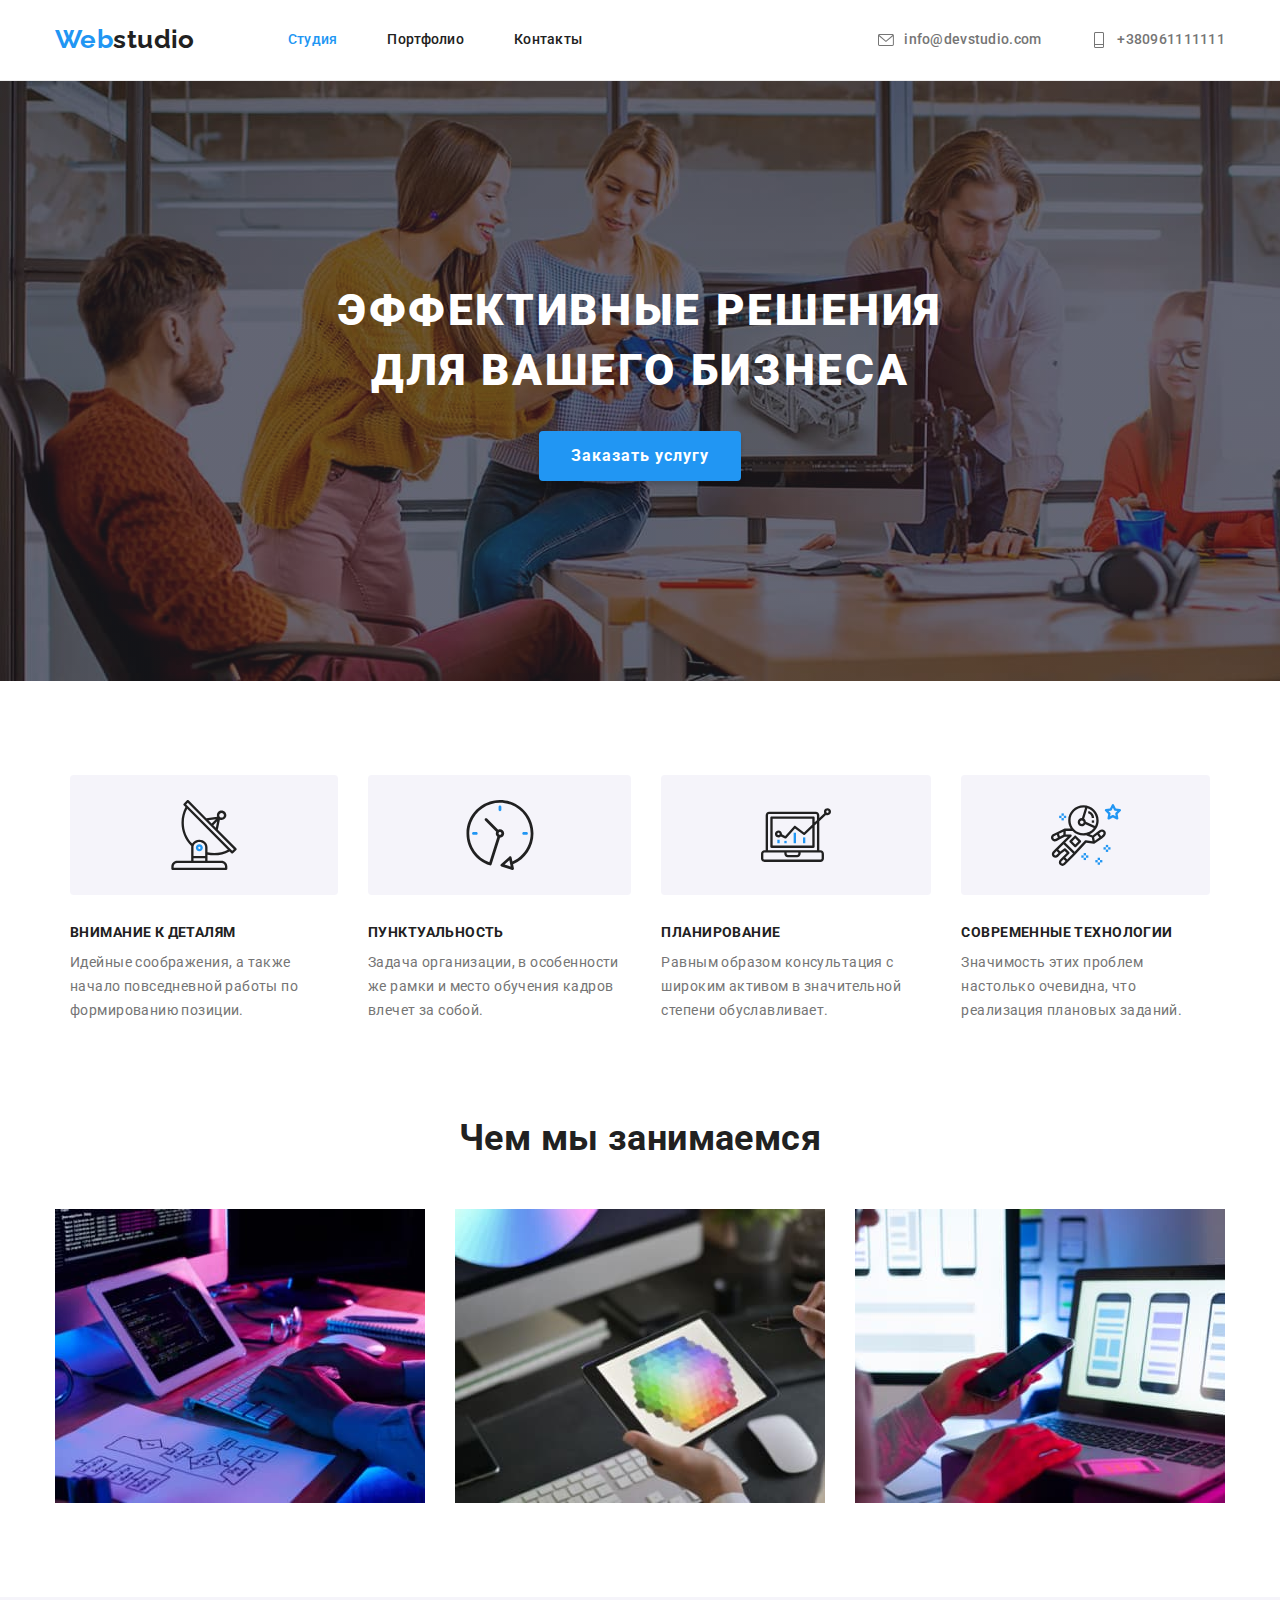
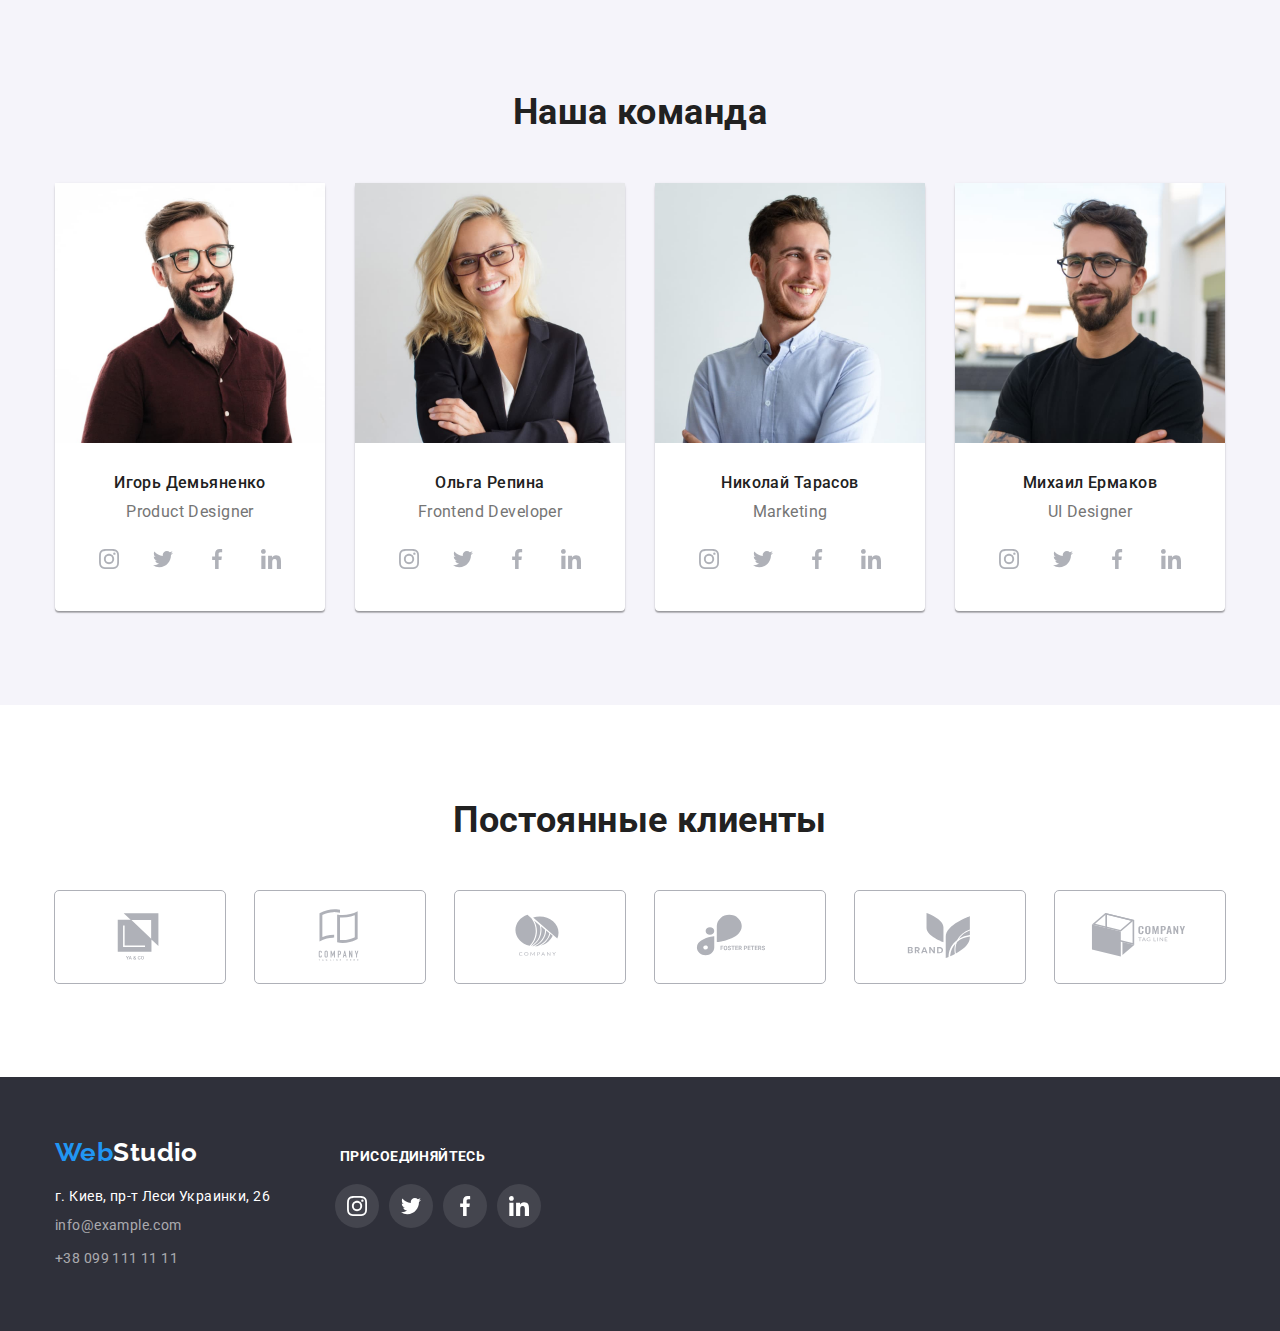
==== commit fe1f6414: "hover header/clients, cards shadow, hero added options" ====
--- a/index.html
+++ b/index.html
@@ -390,7 +390,7 @@
           </address>
         </div>
         <div class="footer-connect">
-          <h2 class="footer-connect-text">ПРИСОЕДИНЯЙТЕСЬ</h2>
+          <p class="footer-connect-text">ПРИСОЕДИНЯЙТЕСЬ</p>
           <ul class="list social-footer">
             <li class="social-item">
               <a class="social-link-footer" href=""
--- a/css/styles.css
+++ b/css/styles.css
@@ -144,6 +144,7 @@
 .mail,
 .telephone {
     color: var(--description-text-color);
+    fill: var(--description-text-color);
     font-weight: 500;
     line-height: 1.14;
     letter-spacing: 0.02em;
@@ -151,21 +152,23 @@
     display: flex;    
 }
 
-.contact-icon{
-    fill: var(--description-text-color);
-    margin-right: 10px;
-}
-
 .mail:hover,
 .mail:focus,
 .telephone:hover,
 .telephone:focus,
 .link-footer:hover,
-.link-footer:focus,
+.link-footer:focus{
+    fill: var(--accent-text-color);
+    color:var(--accent-text-color);
+}
+
+.contact-icon {
+    margin-right: 10px;
+}
+
 .contact-icon:hover,
 .contact-icon:focus{
-    fill: var(--accent-text-color);
-    color:var(--accent-text-color);
+    fill: currentColor;
 }
 
 /* order section */
@@ -173,6 +176,11 @@
 .order-window{
     background-image: linear-gradient(rgba(47, 48, 58, 0.4),rgba(47, 48, 58, 0.4)), url(../images/hero-image.jpg);
     background-color: #2F303A;
+    background-repeat: no-repeat;
+    max-width: 1600px;
+    margin: 0 auto;
+    height: 600px;
+    background-size: cover;
 }
 
 .hero-content{
@@ -454,19 +462,19 @@
     align-items: center;
     width: 168px;
     height: 90px;
-    /* fill: var(--main-icon-color); */
+    color: var(--main-icon-color);
    
 }
 
-.client-icon{
+.client-link:hover,
+.client-link:focus{
+    color: var(--accent-text-color);
+}
+
+.client-icon {
     width: 106px;
     height: 60px;
-    fill: var(--main-icon-color);
-}
-
-.client-icon:hover,
-.client-icon:focus{
-    fill: var(--accent-text-color);
+    fill: currentColor
 }
 
 
@@ -507,7 +515,7 @@
         text-align: center;
         color: #FFFFFF;
         background: var(--accent-text-color);
-        box-shadow: 0px 3px 1px rgba(0, 0, 0, 0.1), 0px 1px 2px rgba(0, 0, 0, 0.08), 0px 2px 2px rgba(0, 0, 0, 0.12);
+        box-shadow: 0px 2px 2px 0px rgba(0, 0, 0, 0.12), 0px 1px 2px 0px rgba(0, 0, 0, 0.08), 0px 3px 1px 0px rgba(0, 0, 0, 0.1);
         border-radius: 4px;
 }
 
@@ -534,6 +542,10 @@
     margin-right: 0;
 }
 
+.project-card:nth-last-child(-n + 3) {
+    margin-bottom: 0;
+}
+
 /* .project-card:nth-child(-n + 3) {
     margin-top: 0;
 } */
@@ -542,14 +554,17 @@
     margin-right: 0;
 } */
 
-.project-card:nth-last-child(-n + 3) {
-    margin-bottom: 0;
-}
-
 .project-link{
+    display: block;
     text-decoration: none;
     color: var(--primary-text-color);
-
+}
+
+.project-link:hover,
+.project-link:focus {
+    box-shadow: 1px 4px 6px 0px rgba(0, 0, 0, 0.16);
+    box-shadow: 0px 4px 4px 0px rgba(0, 0, 0, 0.06);
+    box-shadow: 0px 1px 1px 0px rgba(0, 0, 0, 0.12);
 }
 
 .project-image{
